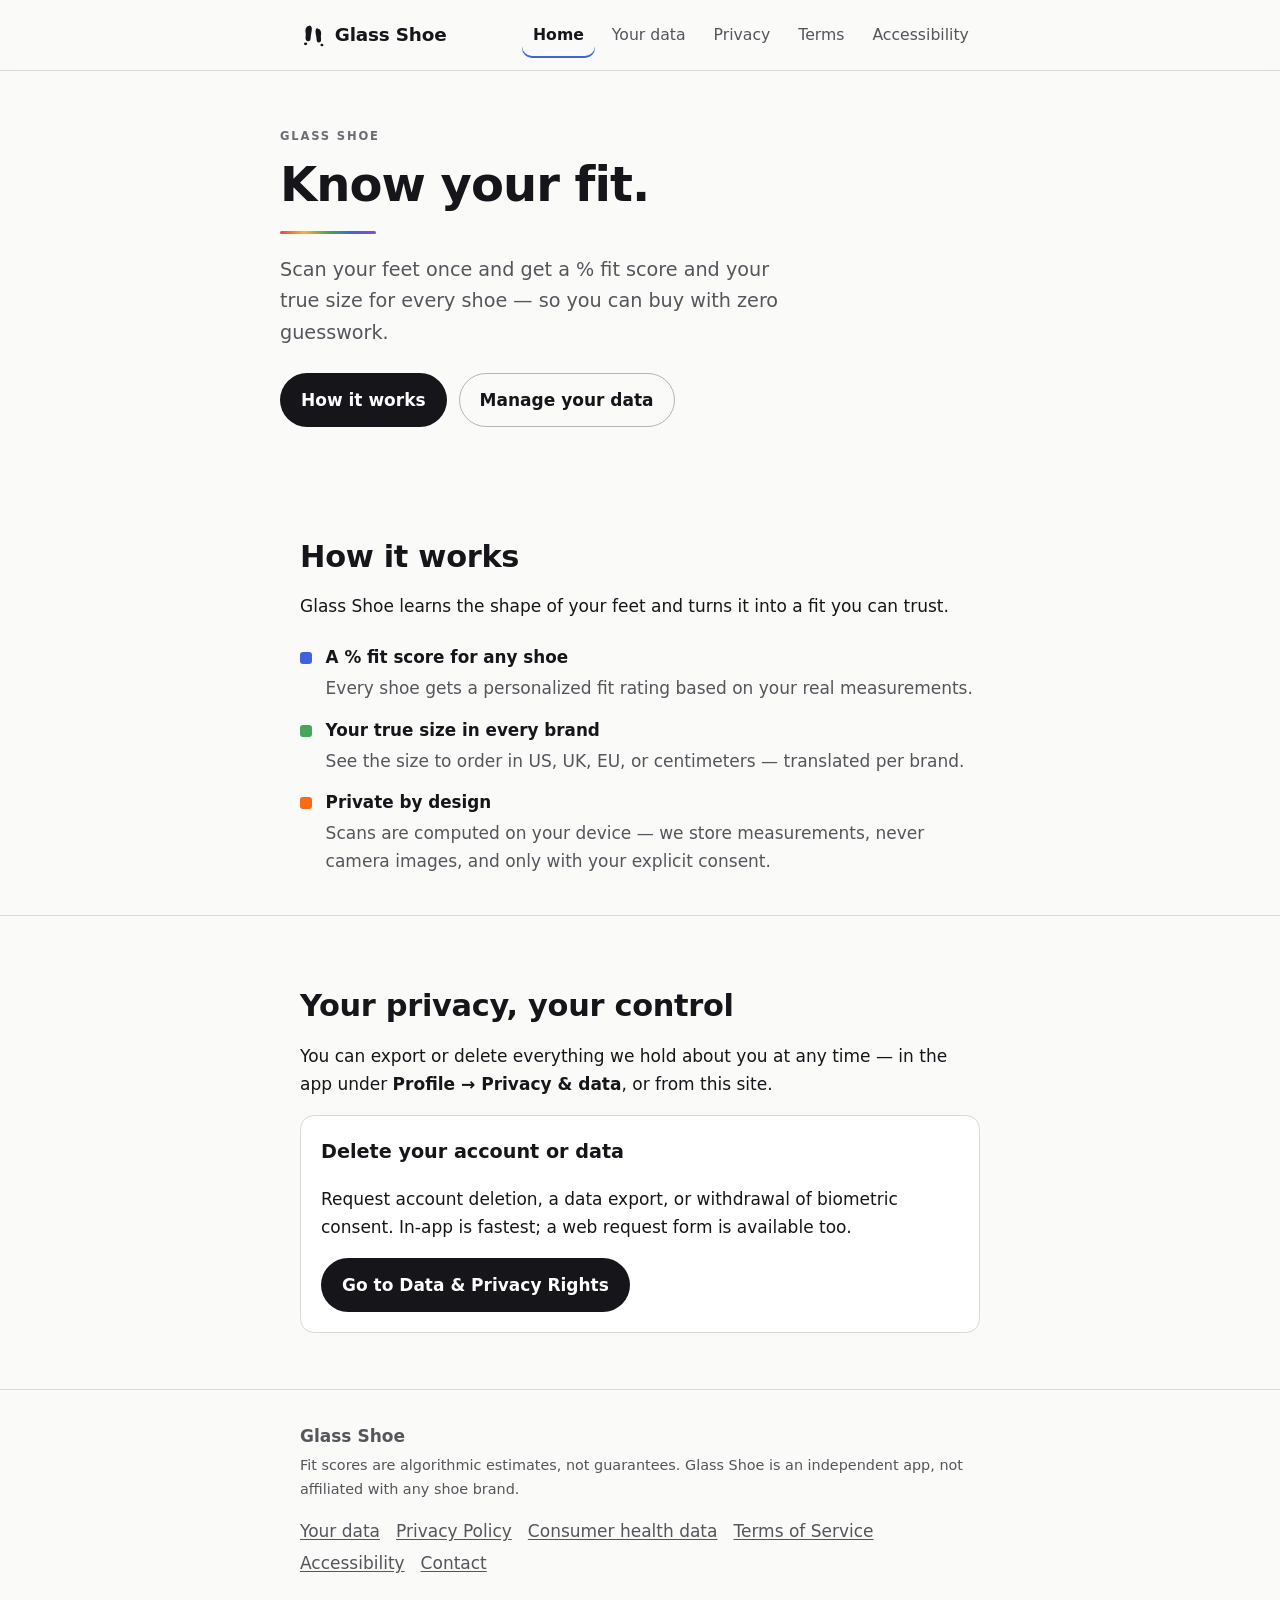
==== index.html @ 76dd5f94 "Glass Shoe public site: landing page and legal/compliance pages Static site backing the App Store li" ====
<!DOCTYPE html>
<html lang="en">
<head>
  <meta charset="utf-8">
  <meta name="viewport" content="width=device-width, initial-scale=1">
  <title>Glass Shoe — Know your fit for every shoe</title>
  <meta name="description" content="Glass Shoe scans your feet and gives you a % fit score and true size for every shoe. Private by design — your measurements stay yours.">
  <link rel="stylesheet" href="styles.css">
</head>
<body>
  <a class="skip-link" href="#main">Skip to main content</a>

  <header class="site">
    <div class="nav-inner">
      <a class="brand" href="index.html" aria-label="Glass Shoe home">
        <svg class="mark" width="26" height="26" viewBox="0 0 48 48" role="img" aria-hidden="true" focusable="false">
          <path fill="currentColor" d="M17.5 6.5c2.6 0 4.4 2.4 4.4 6 0 5.2-2.3 12.2-2.3 17.4 0 3.4-1.6 5.6-4.6 5.6-3.1 0-4.8-2.3-4.8-5.9 0-2.2.5-4.3.5-6.6 0-2.2-.7-3.6-.7-6.4 0-6 3.1-9.7 7.5-9.7Z"/>
          <ellipse fill="currentColor" cx="10.3" cy="40.2" rx="3" ry="2.5"/>
          <path fill="currentColor" d="M32.5 12.5c3.9 0 6.6 3.3 6.6 8.4 0 2.4-.6 3.9-.6 6 0 2 .4 3.8.4 5.7 0 3.1-1.5 5.2-4.2 5.2-2.7 0-4-2-4-5 0-4.7-2.1-11-2.1-15.6 0-3.6 1.6-6 3.9-6Z"/>
          <ellipse fill="currentColor" cx="40.4" cy="42.4" rx="2.7" ry="2.3"/>
        </svg>
        Glass Shoe
      </a>
      <nav class="primary" aria-label="Primary">
        <ul>
          <li><a href="index.html" aria-current="page">Home</a></li>
          <li><a href="data-rights.html">Your data</a></li>
          <li><a href="privacy.html">Privacy</a></li>
          <li><a href="terms.html">Terms</a></li>
          <li><a href="accessibility.html">Accessibility</a></li>
        </ul>
      </nav>
    </div>
  </header>

  <main id="main">
    <section class="hero container" aria-labelledby="hero-title">
      <p class="eyebrow">Glass Shoe</p>
      <h1 id="hero-title">Know your fit.</h1>
      <hr class="rule" aria-hidden="true">
      <p class="lead">Scan your feet once and get a % fit score and your true size for every shoe — so you can buy with zero guesswork.</p>
      <div class="btn-row">
        <a class="btn btn-primary" href="#how">How it works</a>
        <a class="btn btn-ghost" href="data-rights.html">Manage your data</a>
      </div>
    </section>

    <section class="section" id="how" aria-labelledby="how-title">
      <div class="container">
        <h2 id="how-title">How it works</h2>
        <p class="muted">Glass Shoe learns the shape of your feet and turns it into a fit you can trust.</p>
        <ul class="features">
          <li>
            <span class="dot" style="background: var(--spectrum-5)" aria-hidden="true"></span>
            <div>
              <h3>A % fit score for any shoe</h3>
              <p>Every shoe gets a personalized fit rating based on your real measurements.</p>
            </div>
          </li>
          <li>
            <span class="dot" style="background: var(--spectrum-4)" aria-hidden="true"></span>
            <div>
              <h3>Your true size in every brand</h3>
              <p>See the size to order in US, UK, EU, or centimeters — translated per brand.</p>
            </div>
          </li>
          <li>
            <span class="dot" style="background: var(--spectrum-2)" aria-hidden="true"></span>
            <div>
              <h3>Private by design</h3>
              <p>Scans are computed on your device — we store measurements, never camera images, and only with your explicit consent.</p>
            </div>
          </li>
        </ul>
      </div>
    </section>

    <section class="section" aria-labelledby="privacy-title">
      <div class="container">
        <h2 id="privacy-title">Your privacy, your control</h2>
        <p class="muted">You can export or delete everything we hold about you at any time — in the app under <strong>Profile → Privacy &amp; data</strong>, or from this site.</p>
        <div class="card">
          <h3 style="margin-top:0">Delete your account or data</h3>
          <p class="muted">Request account deletion, a data export, or withdrawal of biometric consent. In-app is fastest; a web request form is available too.</p>
          <div class="btn-row" style="margin-top:1rem">
            <a class="btn btn-primary" href="data-rights.html">Go to Data &amp; Privacy Rights</a>
          </div>
        </div>
      </div>
    </section>
  </main>

  <footer class="site">
    <div class="container foot-inner">
      <div>
        <p style="margin:0 0 0.25rem"><strong>Glass Shoe</strong></p>
        <p class="fineprint" style="margin:0">Fit scores are algorithmic estimates, not guarantees. Glass Shoe is an independent app, not affiliated with any shoe brand.</p>
      </div>
      <nav aria-label="Footer">
        <ul>
          <li><a href="data-rights.html">Your data</a></li>
          <li><a href="privacy.html">Privacy Policy</a></li>
          <li><a href="consumer-health-data.html">Consumer health data</a></li>
          <li><a href="terms.html">Terms of Service</a></li>
          <li><a href="accessibility.html">Accessibility</a></li>
          <li><a href="mailto:turtle91021.gnps@gmail.com">Contact</a></li>
        </ul>
      </nav>
    </div>
  </footer>
</body>
</html>
---- styles.css ----
/* SoleFit website — shared styles.
   Design echoes the app's "Monochrome + Spectrum" system: near-white/ink base with
   small spectrum touches. Colors are WCAG 2.2 AA contrast-checked (>= 4.5:1 for body
   text, >= 3:1 for large text, borders, and focus rings). */

:root {
  color-scheme: light dark;

  --bg: #fafaf8;
  --surface: #ffffff;
  --surface-2: #f1f1ee;
  --ink: #16161a;           /* primary text — ~17:1 on --bg */
  --ink-2: #55555c;         /* secondary text — ~6.5:1 on --bg */
  --ink-3: #6c6c74;         /* tertiary — ~5:1 on --bg */
  --stroke: #d9d9d4;
  --stroke-strong: #b6b6af; /* >= 3:1 for non-text UI borders */
  --accent: #16161a;        /* monochrome ink accent (buttons) */
  --accent-ink: #ffffff;    /* text on accent */
  --focus: #1a47b8;         /* focus ring — ~5.6:1 on --bg, 3:1+ non-text */
  --danger: #b3261e;        /* destructive — ~5.5:1 on --bg */
  --danger-ink: #ffffff;

  /* Small decorative spectrum touches only — never the sole carrier of meaning. */
  --spectrum-1: #e5484d;
  --spectrum-2: #f76b15;
  --spectrum-3: #ffb224;
  --spectrum-4: #46a758;
  --spectrum-5: #3e63dd;
  --spectrum-6: #8e4ec6;

  --radius: 14px;
  --radius-sm: 10px;
  --maxw: 720px;
  --font: system-ui, -apple-system, "Segoe UI", Roboto, Helvetica, Arial, sans-serif;
}

@media (prefers-color-scheme: dark) {
  :root {
    --bg: #0e0e10;
    --surface: #17171a;
    --surface-2: #1f1f23;
    --ink: #f5f5f2;         /* ~16:1 on --bg */
    --ink-2: #b6b6bd;       /* ~9:1 on --bg */
    --ink-3: #98989f;       /* ~6:1 on --bg */
    --stroke: #2c2c31;
    --stroke-strong: #45454c;
    --accent: #f5f5f2;
    --accent-ink: #0e0e10;
    --focus: #8db4ff;       /* light blue — high contrast on dark */
    --danger: #ff6b64;
    --danger-ink: #0e0e10;
  }
}

/* Reset-ish */
*, *::before, *::after { box-sizing: border-box; }
html { -webkit-text-size-adjust: 100%; }
body {
  margin: 0;
  background: var(--bg);
  color: var(--ink);
  font-family: var(--font);
  font-size: 1.0625rem;
  line-height: 1.65;
  /* Support user text-spacing overrides (WCAG 1.4.12) — nothing clips text. */
  overflow-wrap: break-word;
}

img, svg { max-width: 100%; }

/* Skip link (WCAG 2.4.1) */
.skip-link {
  position: absolute;
  left: 0.5rem;
  top: -3rem;
  z-index: 100;
  background: var(--accent);
  color: var(--accent-ink);
  padding: 0.6rem 1rem;
  border-radius: var(--radius-sm);
  text-decoration: none;
  transition: top 0.15s ease;
}
.skip-link:focus { top: 0.5rem; }

/* Visible focus for every interactive element (WCAG 2.4.7 / 1.4.11) */
a:focus-visible,
button:focus-visible,
input:focus-visible,
select:focus-visible,
textarea:focus-visible,
summary:focus-visible {
  outline: 3px solid var(--focus);
  outline-offset: 2px;
  border-radius: 4px;
}

/* Layout */
.container { width: 100%; max-width: var(--maxw); margin: 0 auto; padding: 0 1.25rem; }

header.site {
  border-bottom: 1px solid var(--stroke);
  background: color-mix(in srgb, var(--bg) 86%, transparent);
  position: sticky;
  top: 0;
  backdrop-filter: saturate(1.1) blur(8px);
}
.nav-inner {
  max-width: var(--maxw);
  margin: 0 auto;
  padding: 0.75rem 1.25rem;
  display: flex;
  align-items: center;
  gap: 1rem;
  flex-wrap: wrap;
}
.brand {
  display: inline-flex;
  align-items: center;
  gap: 0.55rem;
  text-decoration: none;
  color: var(--ink);
  font-weight: 700;
  font-size: 1.15rem;
  letter-spacing: -0.01em;
}
.brand .mark { flex: 0 0 auto; }
nav.primary { margin-left: auto; }
nav.primary ul {
  list-style: none;
  display: flex;
  gap: 0.35rem;
  margin: 0;
  padding: 0;
  flex-wrap: wrap;
}
nav.primary a {
  display: inline-block;
  padding: 0.5rem 0.7rem;      /* >= 44px tall touch target with line-height */
  min-height: 44px;
  line-height: 1.9;
  color: var(--ink-2);
  text-decoration: none;
  border-radius: var(--radius-sm);
  font-size: 0.98rem;
}
nav.primary a:hover { color: var(--ink); background: var(--surface-2); }
nav.primary a[aria-current="page"] {
  color: var(--ink);
  font-weight: 600;
  box-shadow: inset 0 -2px 0 var(--spectrum-5);
}

main { display: block; }
.section { padding: 2.5rem 0; }
.section + .section { border-top: 1px solid var(--stroke); }

/* Hero */
.hero { padding: 3.5rem 0 2.5rem; }
.eyebrow {
  text-transform: uppercase;
  letter-spacing: 0.16em;
  font-size: 0.72rem;
  font-weight: 800;
  color: var(--ink-3);
  margin: 0 0 0.75rem;
}
h1 { font-size: clamp(2rem, 6vw, 3rem); line-height: 1.1; letter-spacing: -0.02em; margin: 0 0 0.75rem; }
h2 { font-size: clamp(1.4rem, 4vw, 1.9rem); line-height: 1.2; letter-spacing: -0.01em; margin: 2rem 0 0.75rem; }
h3 { font-size: 1.2rem; margin: 1.75rem 0 0.5rem; }
.lead { font-size: 1.2rem; color: var(--ink-2); max-width: 42ch; }
.rule { height: 3px; width: 96px; border: 0; border-radius: 3px; margin: 1.25rem 0;
  background: linear-gradient(90deg, var(--spectrum-1), var(--spectrum-3), var(--spectrum-4), var(--spectrum-5), var(--spectrum-6)); }

/* Buttons */
.btn {
  display: inline-flex;
  align-items: center;
  justify-content: center;
  gap: 0.5rem;
  min-height: 48px;
  padding: 0.75rem 1.25rem;
  border-radius: 999px;
  border: 1px solid transparent;
  font: inherit;
  font-weight: 600;
  text-decoration: none;
  cursor: pointer;
}
.btn-primary { background: var(--accent); color: var(--accent-ink); }
.btn-primary:hover { opacity: 0.9; }
.btn-ghost { background: transparent; color: var(--ink); border-color: var(--stroke-strong); }
.btn-ghost:hover { background: var(--surface-2); }
.btn-danger { background: var(--danger); color: var(--danger-ink); }
.btn-danger:hover { opacity: 0.92; }
.btn-row { display: flex; flex-wrap: wrap; gap: 0.75rem; margin-top: 1.5rem; }

/* Links in prose — underlined so link-ness never relies on color alone (WCAG 1.4.1) */
.prose a { color: var(--ink); text-decoration: underline; text-underline-offset: 2px; text-decoration-color: var(--stroke-strong); }
.prose a:hover { text-decoration-color: var(--spectrum-5); }

/* Feature list */
.features { list-style: none; padding: 0; margin: 1.5rem 0 0; display: grid; gap: 0.9rem; }
.features li { display: flex; gap: 0.85rem; align-items: flex-start; }
.features .dot { flex: 0 0 auto; width: 12px; height: 12px; border-radius: 3px; margin-top: 0.5rem; }
.features h3 { margin: 0 0 0.15rem; font-size: 1.05rem; }
.features p { margin: 0; color: var(--ink-2); }

/* Cards */
.card {
  background: var(--surface);
  border: 1px solid var(--stroke);
  border-radius: var(--radius);
  padding: 1.25rem;
}
.card + .card { margin-top: 1rem; }

/* Legal / prose pages */
.prose { max-width: 68ch; }
.prose p, .prose li { color: var(--ink); }
.prose h2 { scroll-margin-top: 5rem; }
.prose .muted { color: var(--ink-2); }
.effective { color: var(--ink-2); font-size: 0.95rem; margin-top: -0.5rem; }
.callout {
  border: 1px solid var(--stroke-strong);
  border-left: 4px solid var(--spectrum-3);
  background: var(--surface-2);
  border-radius: var(--radius-sm);
  padding: 1rem 1.1rem;
  margin: 1.25rem 0;
}
.callout.warn { border-left-color: var(--spectrum-2); }

/* Forms */
form.request { margin-top: 1.5rem; }
.field { margin-bottom: 1.25rem; }
.field label, .field legend { display: block; font-weight: 600; margin-bottom: 0.4rem; }
.field .hint { color: var(--ink-2); font-size: 0.92rem; margin: 0 0 0.5rem; }
.req { color: var(--danger); }
input[type="email"], input[type="text"], textarea, select {
  width: 100%;
  font: inherit;
  color: var(--ink);
  background: var(--surface);
  border: 1px solid var(--stroke-strong);
  border-radius: var(--radius-sm);
  padding: 0.7rem 0.8rem;
  min-height: 48px;
}
textarea { min-height: 8rem; resize: vertical; }
fieldset { border: 1px solid var(--stroke); border-radius: var(--radius-sm); padding: 0.75rem 1rem 1rem; margin: 0; }
.radio { display: flex; align-items: flex-start; gap: 0.6rem; padding: 0.4rem 0; }
.radio input { margin-top: 0.35rem; width: 20px; height: 20px; }
.radio label { font-weight: 500; margin: 0; }
.status {
  margin-top: 1rem;
  padding: 0.9rem 1rem;
  border-radius: var(--radius-sm);
  border: 1px solid var(--stroke-strong);
  background: var(--surface-2);
}
.status:empty { display: none; }

/* Footer */
footer.site { border-top: 1px solid var(--stroke); margin-top: 1rem; padding: 2rem 0 3rem; color: var(--ink-2); }
footer.site .foot-inner { display: flex; flex-wrap: wrap; gap: 1rem 2rem; justify-content: space-between; }
footer.site nav ul { list-style: none; margin: 0; padding: 0; display: flex; flex-wrap: wrap; gap: 0.25rem 1rem; }
footer.site a { color: var(--ink-2); text-decoration: underline; text-underline-offset: 2px; }
footer.site a:hover { color: var(--ink); }
.fineprint { font-size: 0.9rem; margin-top: 1rem; }

.visually-hidden {
  position: absolute !important;
  width: 1px; height: 1px;
  padding: 0; margin: -1px;
  overflow: hidden; clip: rect(0 0 0 0); white-space: nowrap; border: 0;
}

/* Respect reduced-motion (WCAG 2.3.3 / user comfort) */
@media (prefers-reduced-motion: reduce) {
  * { animation-duration: 0.001ms !important; animation-iteration-count: 1 !important;
      transition-duration: 0.001ms !important; scroll-behavior: auto !important; }
}
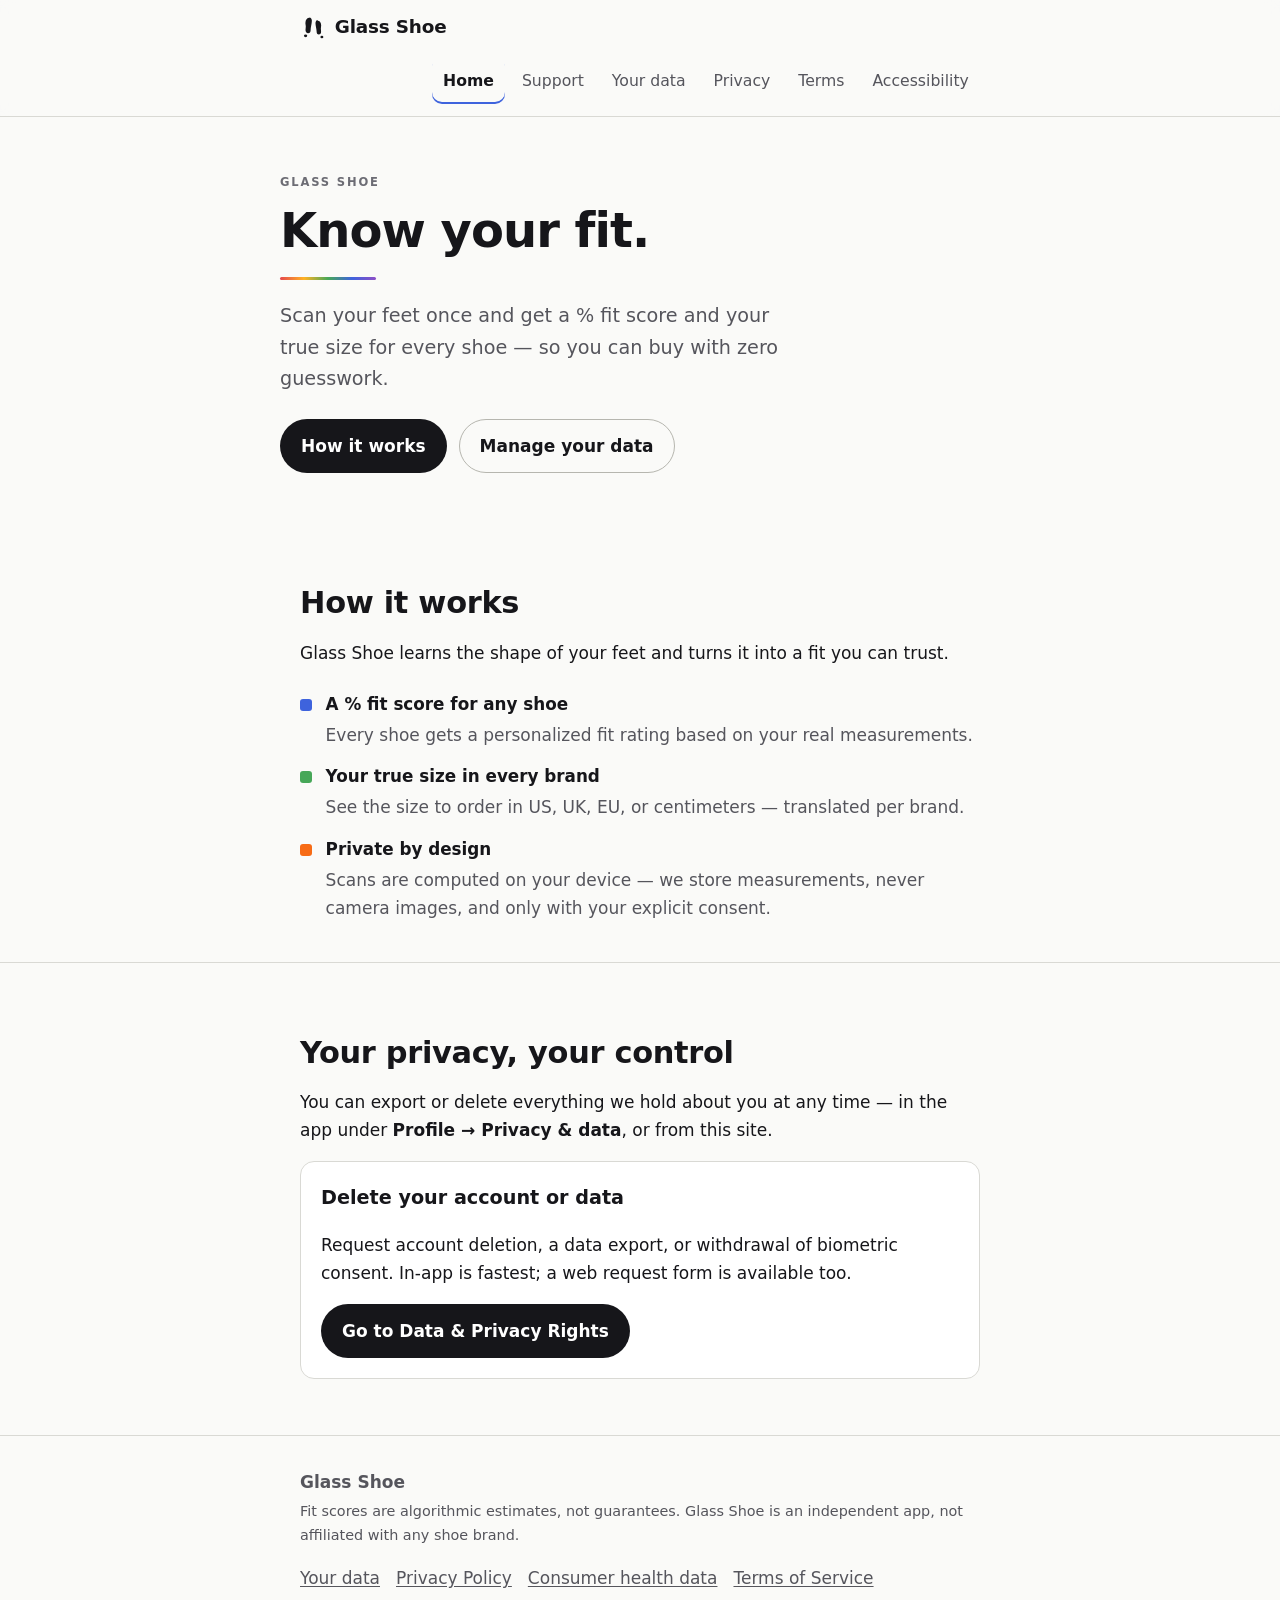
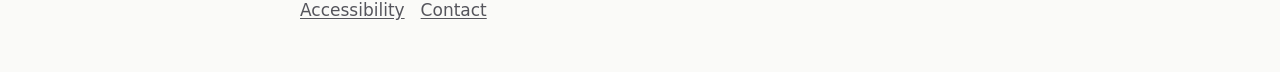
==== commit df1b6942: "Add Support page and link it from every page's nav App Store Connect's Support URL must lead to a pa" ====
--- a/index.html
+++ b/index.html
@@ -24,6 +24,7 @@
       <nav class="primary" aria-label="Primary">
         <ul>
           <li><a href="index.html" aria-current="page">Home</a></li>
+          <li><a href="support.html">Support</a></li>
           <li><a href="data-rights.html">Your data</a></li>
           <li><a href="privacy.html">Privacy</a></li>
           <li><a href="terms.html">Terms</a></li>
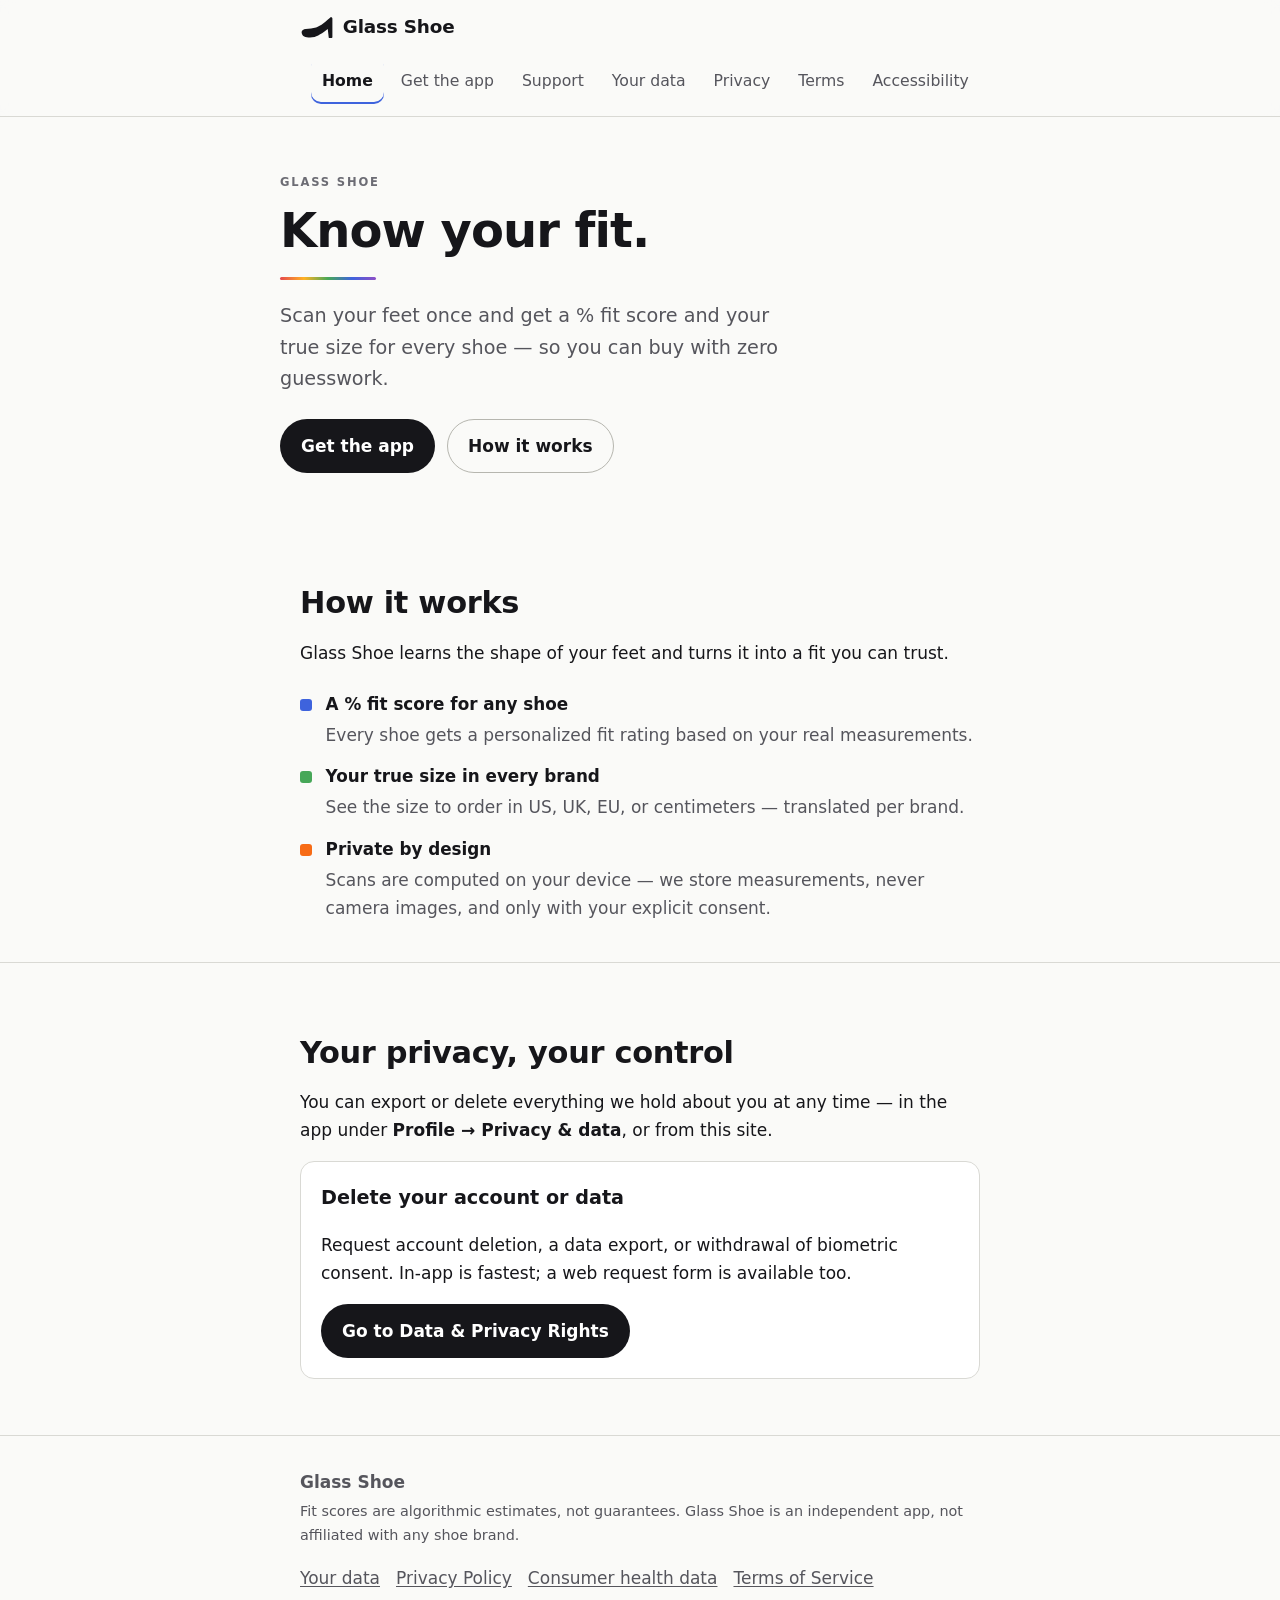
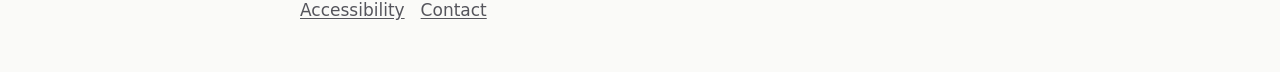
==== commit 976748e1: "Terms 6a: the app is no longer free — Pro subscription required (1.1 turns the paywall on)" ====
--- a/index.html
+++ b/index.html
@@ -13,17 +13,15 @@
   <header class="site">
     <div class="nav-inner">
       <a class="brand" href="index.html" aria-label="Glass Shoe home">
-        <svg class="mark" width="26" height="26" viewBox="0 0 48 48" role="img" aria-hidden="true" focusable="false">
-          <path fill="currentColor" d="M17.5 6.5c2.6 0 4.4 2.4 4.4 6 0 5.2-2.3 12.2-2.3 17.4 0 3.4-1.6 5.6-4.6 5.6-3.1 0-4.8-2.3-4.8-5.9 0-2.2.5-4.3.5-6.6 0-2.2-.7-3.6-.7-6.4 0-6 3.1-9.7 7.5-9.7Z"/>
-          <ellipse fill="currentColor" cx="10.3" cy="40.2" rx="3" ry="2.5"/>
-          <path fill="currentColor" d="M32.5 12.5c3.9 0 6.6 3.3 6.6 8.4 0 2.4-.6 3.9-.6 6 0 2 .4 3.8.4 5.7 0 3.1-1.5 5.2-4.2 5.2-2.7 0-4-2-4-5 0-4.7-2.1-11-2.1-15.6 0-3.6 1.6-6 3.9-6Z"/>
-          <ellipse fill="currentColor" cx="40.4" cy="42.4" rx="2.7" ry="2.3"/>
+        <svg class="mark" width="34" height="23" viewBox="2 17 89 62" role="img" aria-hidden="true" focusable="false">
+          <path fill="currentColor" d="M5 60 C6 55.5 10 52.5 16 52 C26 51.2 35 50 44 48 C56 45.3 72 30 84 20 C86 20.5 88 22 88 24 L88 74 C88 75.3 87 76 86 76 L79 76 C78.3 76 78 75.3 78 74 L75.5 52 C70 57 52 70 40 73.5 C28 75.8 18 74.5 12 72 C7 70 5 64 5 60 Z"/>
         </svg>
         Glass Shoe
       </a>
       <nav class="primary" aria-label="Primary">
         <ul>
           <li><a href="index.html" aria-current="page">Home</a></li>
+          <li><a href="get.html">Get the app</a></li>
           <li><a href="support.html">Support</a></li>
           <li><a href="data-rights.html">Your data</a></li>
           <li><a href="privacy.html">Privacy</a></li>
@@ -41,8 +39,8 @@
       <hr class="rule" aria-hidden="true">
       <p class="lead">Scan your feet once and get a % fit score and your true size for every shoe — so you can buy with zero guesswork.</p>
       <div class="btn-row">
-        <a class="btn btn-primary" href="#how">How it works</a>
-        <a class="btn btn-ghost" href="data-rights.html">Manage your data</a>
+        <a class="btn btn-primary" href="get.html">Get the app</a>
+        <a class="btn btn-ghost" href="#how">How it works</a>
       </div>
     </section>
 
